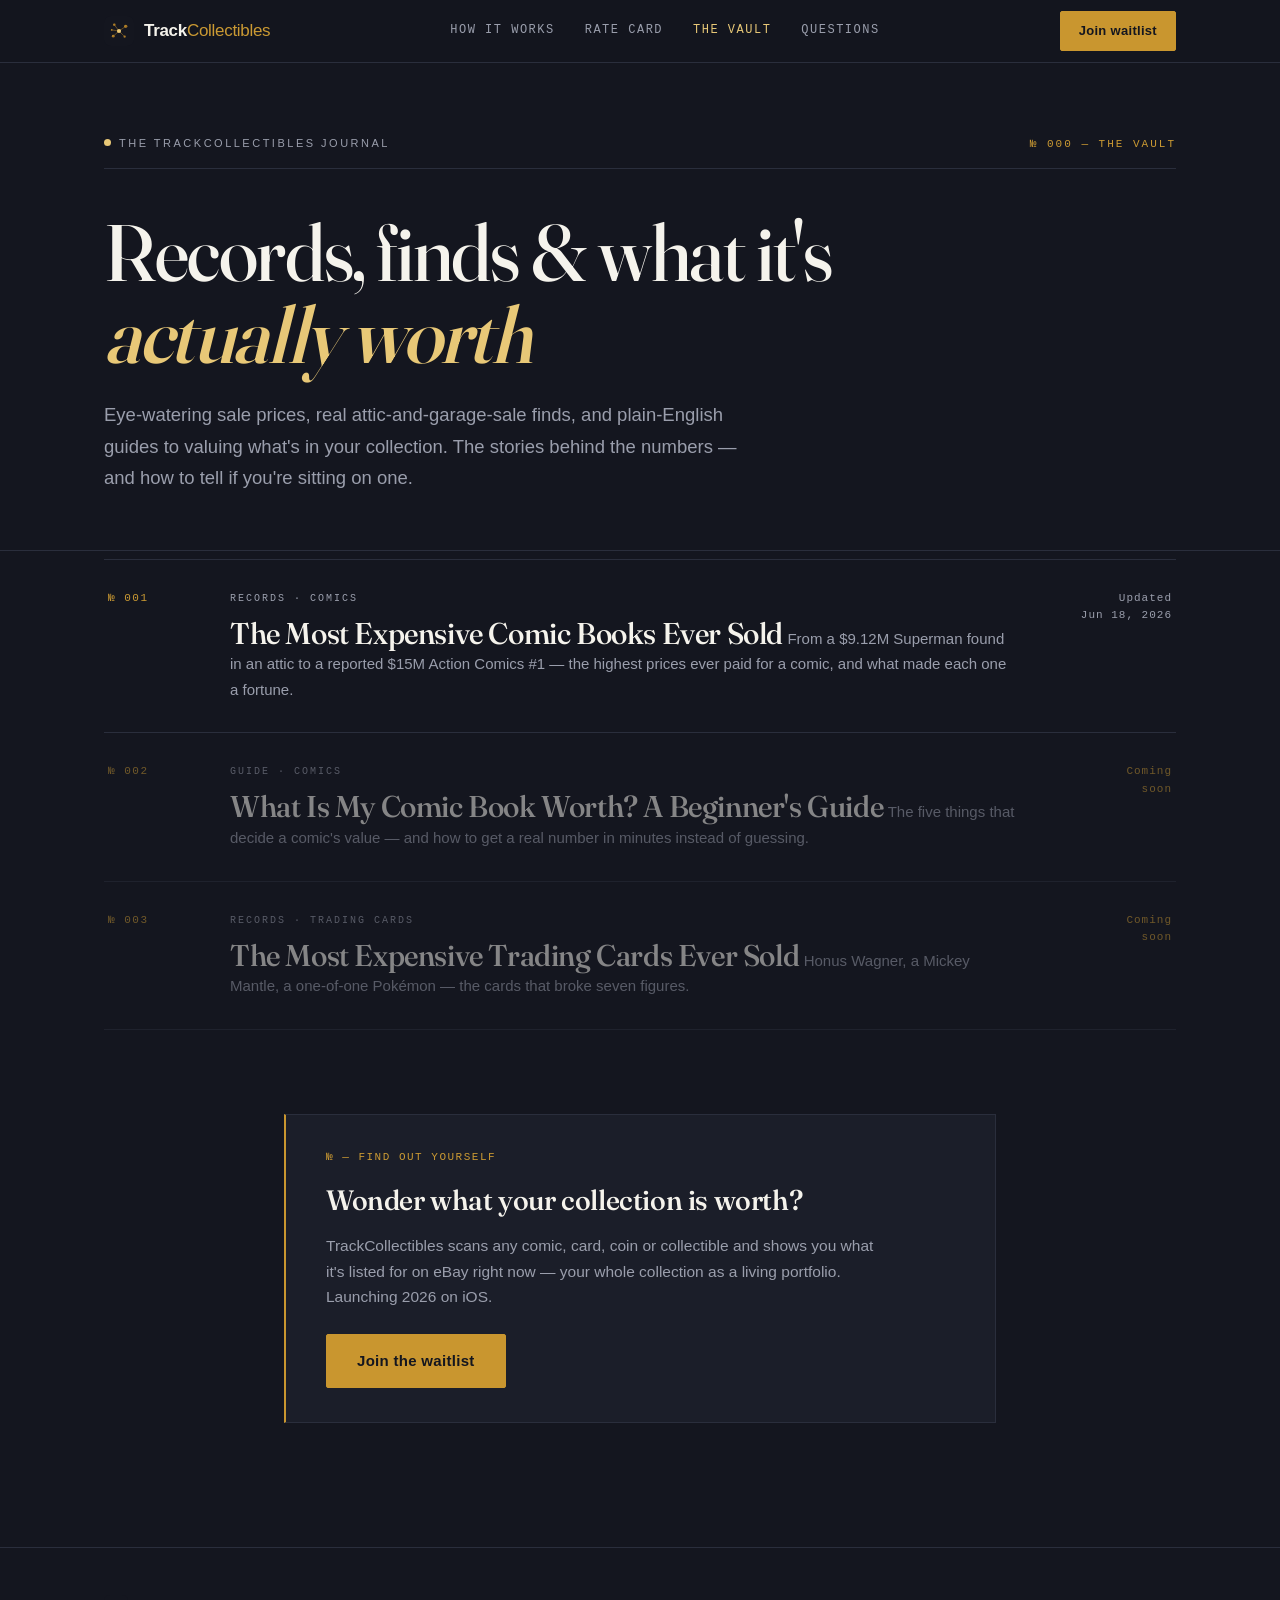
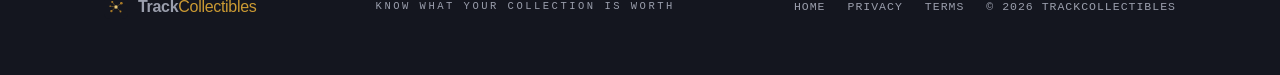
==== vault/index.html @ 9a7c4749 "Add The Vault: section landing + first article + styles" ====
<!DOCTYPE html>
<html lang="en">
<head>
<meta charset="utf-8">
<meta name="viewport" content="width=device-width, initial-scale=1">
<title>The Vault — Collectible Records, Finds & Value Guides | TrackCollectibles</title>
<meta name="description" content="The Vault: record collectible sales, real attic finds, and plain-English guides to what your comics, cards, coins and more are actually worth.">

<meta http-equiv="Content-Security-Policy" content="default-src 'self'; img-src 'self' data:; style-src 'self' 'unsafe-inline'; font-src 'self'; script-src 'self'; connect-src 'self' https://formspree.io; base-uri 'self'; form-action 'self' https://formspree.io; frame-ancestors 'none'; upgrade-insecure-requests">
<meta name="referrer" content="strict-origin-when-cross-origin">
<meta name="robots" content="index, follow">
<meta name="theme-color" content="#14161F">
<link rel="canonical" href="https://trackcollectibles.com/vault/">

<meta property="og:type" content="website">
<meta property="og:site_name" content="TrackCollectibles">
<meta property="og:title" content="The Vault — Collectible Records, Finds & Value Guides">
<meta property="og:description" content="Record collectible sales, real attic finds, and plain-English guides to what your collection is worth.">
<meta property="og:url" content="https://trackcollectibles.com/vault/">
<meta property="og:image" content="https://trackcollectibles.com/og-image.png">
<meta name="twitter:card" content="summary_large_image">
<meta name="twitter:title" content="The Vault — TrackCollectibles">
<meta name="twitter:description" content="Record collectible sales, real attic finds, and value guides.">
<meta name="twitter:image" content="https://trackcollectibles.com/og-image.png">

<link rel="icon" type="image/png" href="../favicon.png">
<link rel="apple-touch-icon" href="../apple-touch-icon.png">
<link rel="preload" href="../fonts/fraunces-latin-full-normal.woff2" as="font" type="font/woff2" crossorigin>
<link rel="stylesheet" href="vault.css">
<script src="../app.js" defer></script>

<script type="application/ld+json">
{
  "@context": "https://schema.org",
  "@type": "CollectionPage",
  "name": "The Vault",
  "url": "https://trackcollectibles.com/vault/",
  "description": "Record collectible sales, real attic finds, and plain-English guides to what your collection is worth.",
  "isPartOf": { "@type": "WebSite", "name": "TrackCollectibles", "url": "https://trackcollectibles.com/" },
  "publisher": { "@type": "Organization", "name": "TrackCollectibles", "url": "https://trackcollectibles.com/" }
}
</script>
</head>
<body>

<!-- ─── SVG DEFS ─── -->
<svg width="0" height="0" style="position:absolute" aria-hidden="true">
<defs>
  <linearGradient id="gold" x1="0" y1="0" x2="1" y2="1">
    <stop offset="0" stop-color="#C9962F"/><stop offset="1" stop-color="#8A5E1C"/>
  </linearGradient>
  <g id="mark">
    <g stroke="url(#gold)" stroke-width="2" fill="none" stroke-linecap="round">
      <line x1="58" y1="58" x2="40" y2="34"/>
      <line x1="58" y1="58" x2="84" y2="40"/>
      <line x1="58" y1="58" x2="80" y2="80"/>
      <line x1="58" y1="58" x2="36" y2="78"/>
      <line x1="58" y1="58" x2="30" y2="54"/>
    </g>
    <g fill="url(#gold)">
      <circle cx="40" cy="34" r="5"/>
      <circle cx="84" cy="40" r="6.5"/>
      <circle cx="80" cy="80" r="4.5"/>
      <circle cx="36" cy="78" r="5.5"/>
      <circle cx="30" cy="54" r="3.5"/>
    </g>
    <circle cx="58" cy="58" r="8" fill="#E8C877"/>
  </g>
</defs>
</svg>

<!-- ─── NAV ─── -->
<header>
  <div class="wrap nav-in">
    <a class="brand" href="../index.html">
      <svg viewBox="0 0 116 116" width="30" height="30" aria-hidden="true">
        <rect width="116" height="116" rx="26" fill="#14161F"/>
        <use href="#mark"/>
      </svg>
      <span class="word"><b>Track</b><span>Collectibles</span></span>
    </a>
    <nav class="nav-links">
      <a href="../index.html#how">How it works</a>
      <a href="../index.html#pricing">Rate card</a>
      <a href="index.html" class="active">The Vault</a>
      <a href="../index.html#faq">Questions</a>
    </nav>
    <a class="btn nav-cta" href="../index.html#waitlist">Join waitlist</a>
  </div>
</header>

<main id="top">

<!-- ─── VAULT HEADER ─── -->
<div class="vault-hero">
  <div class="wrap">
    <div class="vault-rule reveal">
      <span class="smallcaps"><span class="live-dot"></span>The TrackCollectibles journal</span>
      <span class="lotno">№ 000 — THE VAULT</span>
    </div>
    <h1 class="reveal">Records, finds &amp; what it's <span class="wonk">actually worth</span></h1>
    <p class="dek reveal">Eye-watering sale prices, real attic-and-garage-sale finds, and plain-English guides to valuing what's in your collection. The stories behind the numbers — and how to tell if you're sitting on one.</p>
  </div>
</div>

<!-- ─── ENTRIES ─── -->
<section class="wrap" style="padding:8px 24px 40px">
  <div class="entries">

    <a class="entry reveal" href="most-expensive-comic-books-ever-sold.html">
      <span class="entry-lot">№ 001</span>
      <span class="entry-main">
        <span class="entry-cat">Records · Comics</span>
        <span class="entry-title">The Most Expensive Comic Books Ever Sold</span>
        <span class="entry-dek">From a $9.12M Superman found in an attic to a reported $15M Action Comics #1 — the highest prices ever paid for a comic, and what made each one a fortune.</span>
      </span>
      <span class="entry-date">Updated<br>Jun 18, 2026</span>
    </a>

    <div class="entry soon reveal">
      <span class="entry-lot">№ 002</span>
      <span class="entry-main">
        <span class="entry-cat">Guide · Comics</span>
        <span class="entry-title">What Is My Comic Book Worth? A Beginner's Guide</span>
        <span class="entry-dek">The five things that decide a comic's value — and how to get a real number in minutes instead of guessing.</span>
      </span>
      <span class="entry-date">Coming<br>soon</span>
    </div>

    <div class="entry soon reveal">
      <span class="entry-lot">№ 003</span>
      <span class="entry-main">
        <span class="entry-cat">Records · Trading Cards</span>
        <span class="entry-title">The Most Expensive Trading Cards Ever Sold</span>
        <span class="entry-dek">Honus Wagner, a Mickey Mantle, a one-of-one Pokémon — the cards that broke seven figures.</span>
      </span>
      <span class="entry-date">Coming<br>soon</span>
    </div>

  </div>
</section>

<!-- ─── CTA ─── -->
<section class="wrap-narrow" style="padding-bottom:8px">
  <div class="cta-box reveal">
    <div class="k">№ — Find out yourself</div>
    <h3>Wonder what your collection is worth?</h3>
    <p>TrackCollectibles scans any comic, card, coin or collectible and shows you what it's listed for on eBay right now — your whole collection as a living portfolio. Launching 2026 on iOS.</p>
    <a class="btn" href="../index.html#waitlist">Join the waitlist</a>
  </div>
</section>

</main>

<!-- ─── FOOTER ─── -->
<footer>
  <div class="wrap foot-in">
    <div class="brand" style="display:flex;align-items:center;gap:10px;font-size:16px;font-weight:600">
      <svg viewBox="0 0 116 116" width="24" height="24" aria-hidden="true">
        <rect width="116" height="116" rx="26" fill="#14161F"/>
        <use href="#mark"/>
      </svg>
      <span><b>Track</b><span style="color:var(--gold-text);font-weight:400">Collectibles</span></span>
    </div>
    <div class="tagline">Know what your collection is worth</div>
    <div class="foot-links">
      <a href="../index.html">Home</a>
      <a href="../privacy.html">Privacy</a>
      <a href="../terms.html">Terms</a>
      <span>© 2026 TrackCollectibles</span>
    </div>
  </div>
</footer>

</body>
</html>
---- vault/vault.css ----
/* TrackCollectibles — The Vault (shared styles for /vault/)
   Inherits the homepage "Trading Floor" design tokens. */

@font-face{
  font-family:"Fraunces";
  src:url("../fonts/fraunces-latin-full-normal.woff2") format("woff2-variations");
  font-weight:100 900;
  font-style:normal;
  font-display:swap;
}
:root{
  --ink:#14161F; --ink-2:#1B1E29; --panel:#20232F;
  --gold-a:#C9962F; --gold-b:#8A5E1C; --gold-core:#E8C877;
  --gold-text:#CB9A33; --offwhite:#F5F3EC; --muted:#9A9EAC; --line:#2A2E3C;
  --up:#5DCAA5; --dn:#F09595;
  --serif:"Fraunces",Georgia,"Times New Roman",serif;
  --mono:ui-monospace,"SF Mono",Menlo,Consolas,monospace;
}
*{box-sizing:border-box;margin:0;padding:0}
html{scroll-behavior:smooth}
body{
  background:var(--ink);color:var(--offwhite);
  font-family:-apple-system,BlinkMacSystemFont,"Segoe UI",Helvetica,Arial,sans-serif;
  line-height:1.6;-webkit-font-smoothing:antialiased;
}
a{color:inherit;text-decoration:none}
.wrap{max-width:1120px;margin:0 auto;padding:0 24px}
.wrap-narrow{max-width:760px;margin:0 auto;padding:0 24px}
.visually-hidden{position:absolute;width:1px;height:1px;padding:0;margin:-1px;overflow:hidden;clip:rect(0,0,0,0);white-space:nowrap;border:0}
::selection{background:rgba(201,150,47,.35)}

.smallcaps{font-size:11px;letter-spacing:2.5px;text-transform:uppercase;color:var(--muted)}
.lotno{font-family:var(--mono);font-size:11px;letter-spacing:2px;color:var(--gold-text)}
.mono{font-family:var(--mono);font-variant-numeric:tabular-nums}
.up{color:var(--up)}
.dn{color:var(--dn)}

.btn{
  display:inline-block;padding:14px 30px;font-weight:600;font-size:15px;
  background:var(--gold-a);color:var(--ink);
  border:1px solid var(--gold-a);cursor:pointer;font-family:inherit;border-radius:2px;
  letter-spacing:.3px;transition:background .15s,color .15s;white-space:nowrap;
}
.btn:hover{background:var(--gold-core);border-color:var(--gold-core)}
.btn-ghost{background:transparent;color:var(--offwhite);border:1px solid var(--line)}
.btn-ghost:hover{background:transparent;border-color:var(--gold-a);color:var(--gold-core)}

.reveal{opacity:0;transform:translateY(14px);transition:opacity .6s ease,transform .6s ease}
.reveal.in{opacity:1;transform:none}
@media(prefers-reduced-motion:reduce){
  .reveal{opacity:1;transform:none;transition:none}
  html{scroll-behavior:auto}
  .live-dot{animation:none !important}
}

/* ── NAV ── */
header{position:sticky;top:0;z-index:50;background:rgba(20,22,31,.94);backdrop-filter:blur(10px);border-bottom:1px solid var(--line)}
.nav-in{display:flex;align-items:center;justify-content:space-between;height:62px}
.brand{display:flex;align-items:center;gap:10px;font-size:17px;font-weight:600;letter-spacing:-.3px}
.brand .word span{color:var(--gold-text);font-weight:400}
.nav-links{display:flex;gap:30px;font-family:var(--mono);font-size:12px;letter-spacing:1.5px;text-transform:uppercase;color:var(--muted)}
.nav-links a:hover{color:var(--gold-core)}
.nav-links a.active{color:var(--gold-core)}
@media(max-width:760px){.nav-links{display:none}}
.btn.nav-cta{padding:9px 18px;font-size:13px}

.live-dot{display:inline-block;width:7px;height:7px;background:var(--gold-core);border-radius:50%;margin-right:8px;vertical-align:1px;animation:pulse 2s ease-in-out infinite}
@keyframes pulse{0%,100%{opacity:1}50%{opacity:.35}}

/* ── VAULT HEADER ── */
.vault-hero{padding:72px 0 0;border-bottom:1px solid var(--line)}
.vault-rule{display:flex;justify-content:space-between;align-items:baseline;border-bottom:1px solid var(--line);padding-bottom:14px;margin-bottom:42px;flex-wrap:wrap;gap:8px}
.vault-hero h1{
  font-family:var(--serif);font-weight:480;
  font-variation-settings:"opsz" 144,"SOFT" 0,"WONK" 0;
  font-size:clamp(40px,6.4vw,80px);line-height:1.03;letter-spacing:-1.4px;
  max-width:900px;margin-bottom:24px;
}
.vault-hero h1 .wonk{font-variation-settings:"opsz" 144,"WONK" 1;font-style:italic;font-weight:540;color:var(--gold-core)}
.vault-hero p.dek{font-size:clamp(16px,1.9vw,18.5px);color:var(--muted);line-height:1.7;max-width:640px;margin-bottom:56px}

/* ── ARTICLE INDEX (landing list) ── */
.entries{border-top:1px solid var(--line)}
.entry{display:grid;grid-template-columns:96px 1fr 130px;gap:26px;align-items:baseline;padding:30px 4px;border-bottom:1px solid var(--line);transition:background .15s}
a.entry:hover{background:var(--ink-2)}
a.entry:hover .entry-title{color:var(--gold-core)}
.entry-lot{font-family:var(--mono);font-size:11px;letter-spacing:1.5px;color:var(--gold-text)}
.entry-main .entry-cat{font-family:var(--mono);font-size:10px;letter-spacing:2px;text-transform:uppercase;color:var(--muted);display:block;margin-bottom:10px}
.entry-title{font-family:var(--serif);font-variation-settings:"opsz" 72;font-weight:520;font-size:clamp(22px,2.8vw,30px);letter-spacing:-.4px;line-height:1.15;margin-bottom:10px;transition:color .15s}
.entry-dek{color:var(--muted);font-size:15px;line-height:1.6;max-width:560px}
.entry-date{font-family:var(--mono);font-size:11px;letter-spacing:1px;color:var(--muted);text-align:right}
.entry.soon{opacity:.5}
.entry.soon .entry-date{color:var(--gold-text)}
@media(max-width:680px){
  .entry{grid-template-columns:1fr;gap:8px;padding:24px 4px}
  .entry-lot{order:-1}
  .entry-date{text-align:left;margin-top:6px}
}

/* ── ARTICLE BODY ── */
.article-head{padding:64px 0 40px;border-bottom:1px solid var(--line)}
.breadcrumb{font-family:var(--mono);font-size:11px;letter-spacing:1.5px;text-transform:uppercase;color:var(--muted);margin-bottom:26px}
.breadcrumb a:hover{color:var(--gold-core)}
.breadcrumb .sep{color:var(--line);padding:0 8px}
.article-cat{font-family:var(--mono);font-size:10px;letter-spacing:2.5px;text-transform:uppercase;color:var(--gold-text);margin-bottom:18px}
.article-head h1{
  font-family:var(--serif);font-weight:500;
  font-variation-settings:"opsz" 144,"SOFT" 0,"WONK" 0;
  font-size:clamp(34px,5.2vw,64px);line-height:1.05;letter-spacing:-1.2px;max-width:900px;margin-bottom:22px;
}
.article-head h1 .wonk{font-variation-settings:"opsz" 144,"WONK" 1;font-style:italic;color:var(--gold-core)}
.article-head .dek{font-size:clamp(17px,2vw,20px);color:var(--muted);line-height:1.6;max-width:680px;margin-bottom:28px}
.byline{font-family:var(--mono);font-size:11.5px;letter-spacing:1px;color:var(--muted)}
.byline .upd{color:var(--gold-text)}

.article-body{padding:48px 0 20px;font-size:17.5px;line-height:1.78}
.article-body p{color:#D8D6CC;margin-bottom:24px;max-width:680px}
.article-body p a{color:var(--gold-text);text-decoration:underline;text-decoration-color:var(--line);text-underline-offset:3px}
.article-body p a:hover{text-decoration-color:var(--gold-text)}
.article-body h2{
  font-family:var(--serif);font-weight:540;font-variation-settings:"opsz" 72,"WONK" 0;
  font-size:clamp(26px,3.4vw,38px);letter-spacing:-.6px;line-height:1.12;
  margin:52px 0 20px;padding-top:8px;
}
.article-body h3{font-size:19px;font-weight:600;letter-spacing:-.2px;margin:34px 0 12px;color:var(--offwhite)}
.article-body strong{color:var(--offwhite);font-weight:600}
.article-body ul{list-style:none;margin:0 0 26px;max-width:680px}
.article-body li{position:relative;padding-left:24px;margin-bottom:12px;color:#D8D6CC}
.article-body li::before{content:"—";position:absolute;left:0;color:var(--gold-text)}

/* rankings table — reuses market-board look */
.rank-wrap{border:1px solid var(--line);background:var(--ink-2);margin:8px 0 16px;overflow-x:auto}
table.rank{width:100%;border-collapse:collapse;font-family:var(--mono);font-variant-numeric:tabular-nums;min-width:620px}
.rank th{font-size:10px;letter-spacing:1.6px;text-transform:uppercase;color:var(--muted);font-weight:500;text-align:left;padding:13px 18px;border-bottom:1px solid var(--line)}
.rank th.r,.rank td.r{text-align:right}
.rank td{font-size:13.5px;padding:14px 18px;border-bottom:1px solid var(--line);vertical-align:top}
.rank tr:last-child td{border-bottom:none}
.rank .rk{color:var(--gold-text);font-weight:600}
.rank .title{color:var(--offwhite);font-weight:600;white-space:normal}
.rank .meta{color:var(--muted);font-size:11.5px;display:block;margin-top:3px;white-space:normal}
.rank .px{color:var(--gold-core);font-weight:600;white-space:nowrap}
.caption{font-family:var(--mono);font-size:11px;letter-spacing:.5px;color:var(--muted);line-height:1.6;margin:0 0 40px;max-width:680px}

/* pull / CTA box */
.cta-box{border:1px solid var(--line);background:var(--ink-2);padding:34px clamp(22px,4vw,40px);margin:44px 0;border-left:2px solid var(--gold-a)}
.cta-box .k{font-family:var(--mono);font-size:11px;letter-spacing:1.5px;text-transform:uppercase;color:var(--gold-text);margin-bottom:12px}
.cta-box h3{font-family:var(--serif);font-variation-settings:"opsz" 60;font-weight:540;font-size:clamp(22px,2.8vw,28px);letter-spacing:-.4px;margin-bottom:10px;color:var(--offwhite)}
.cta-box p{color:var(--muted);font-size:15.5px;line-height:1.65;max-width:560px;margin-bottom:22px}
.cta-box .btn{margin-top:2px}

/* read-next */
.readnext{border-top:1px solid var(--line);padding:40px 0 0;margin-top:24px}
.readnext .k{font-family:var(--mono);font-size:11px;letter-spacing:2px;text-transform:uppercase;color:var(--muted);margin-bottom:18px}
.readnext a{font-family:var(--serif);font-variation-settings:"opsz" 60;font-weight:500;font-size:20px;letter-spacing:-.3px;color:var(--offwhite)}
.readnext a:hover{color:var(--gold-core)}

/* footer */
footer{padding:46px 0 56px;border-top:1px solid var(--line);color:var(--muted);font-size:14px;margin-top:72px}
.foot-in{display:flex;justify-content:space-between;align-items:center;flex-wrap:wrap;gap:18px}
.foot-links{display:flex;gap:22px;font-family:var(--mono);font-size:11.5px;letter-spacing:1px;text-transform:uppercase}
.foot-links a:hover{color:var(--gold-core)}
.tagline{font-family:var(--mono);letter-spacing:2.5px;text-transform:uppercase;font-size:10.5px;color:var(--muted)}
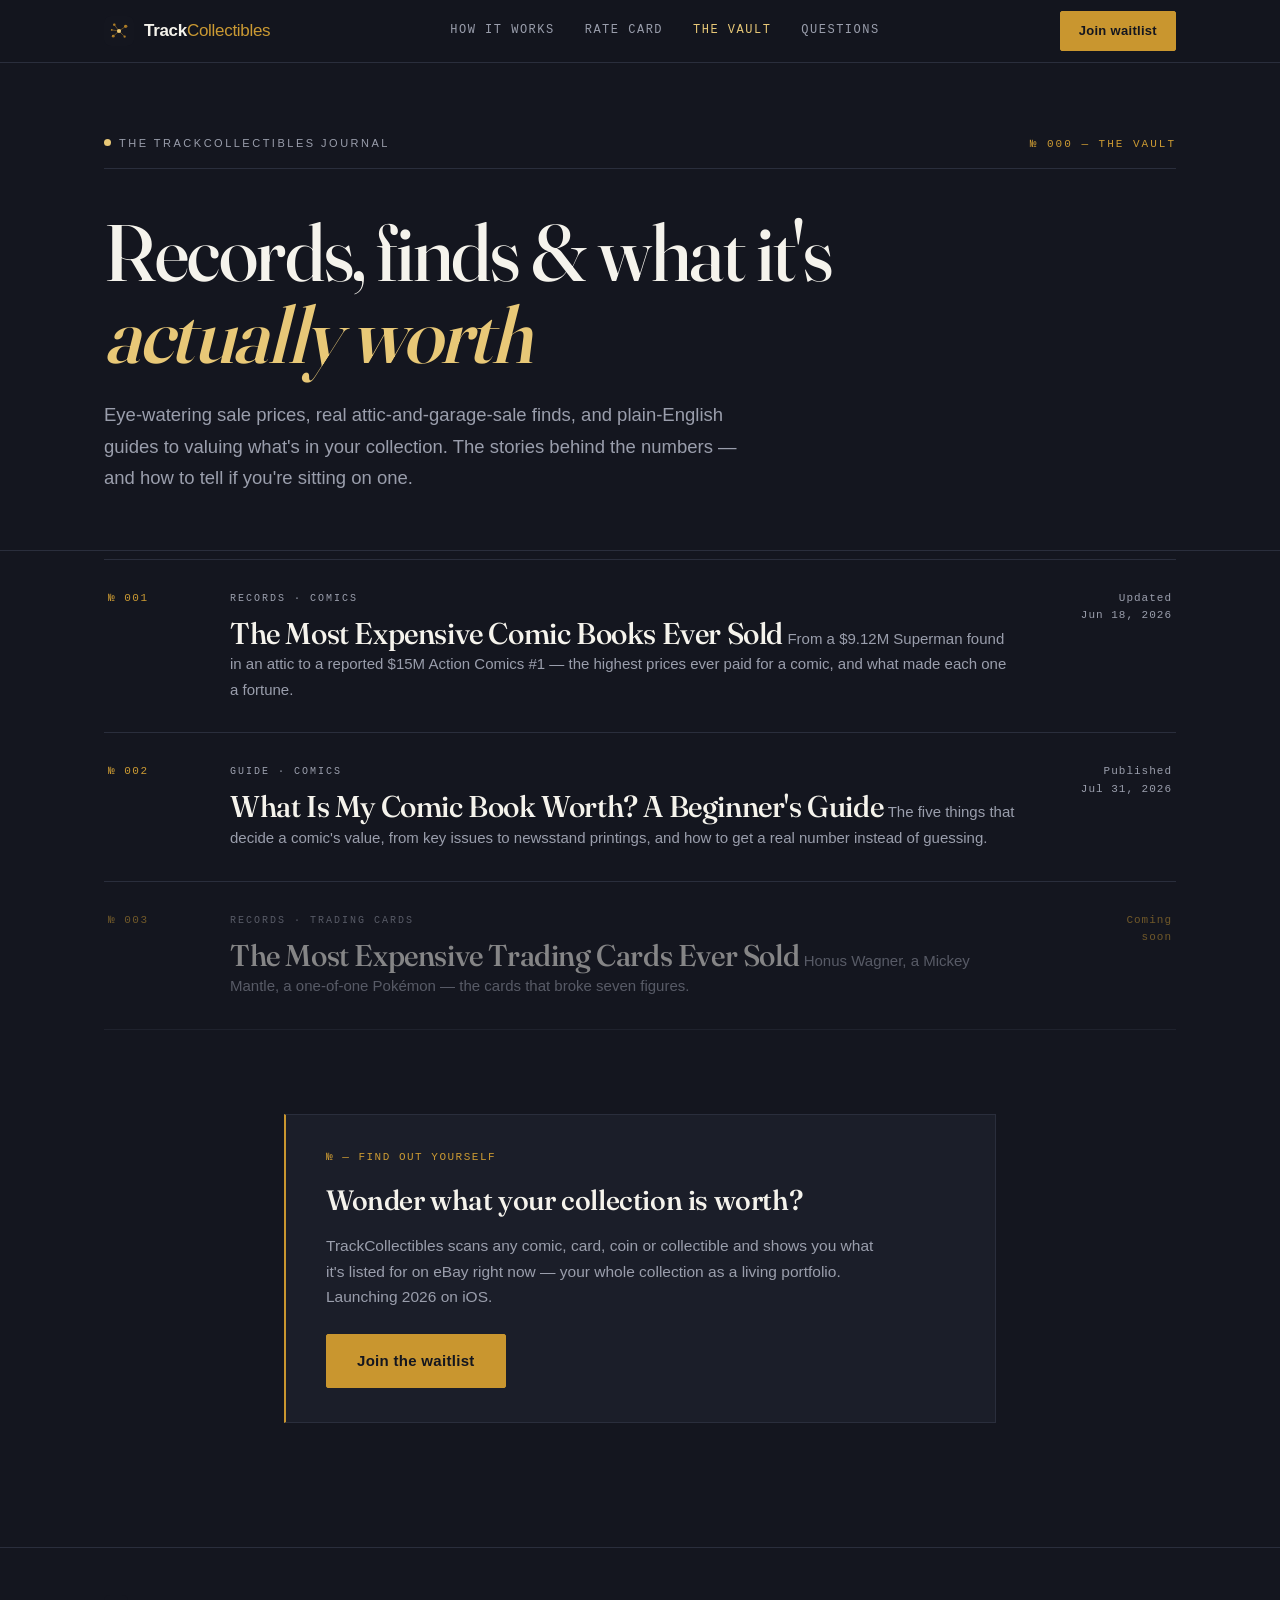
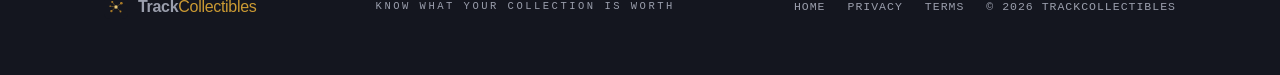
==== commit 8768f8ae: "Publish Vault No 002: What Is My Comic Book Worth?" ====
--- a/vault/index.html
+++ b/vault/index.html
@@ -6,7 +6,7 @@
 <title>The Vault — Collectible Records, Finds & Value Guides | TrackCollectibles</title>
 <meta name="description" content="The Vault: record collectible sales, real attic finds, and plain-English guides to what your comics, cards, coins and more are actually worth.">
 
-<meta http-equiv="Content-Security-Policy" content="default-src 'self'; img-src 'self' data:; style-src 'self' 'unsafe-inline'; font-src 'self'; script-src 'self'; connect-src 'self' https://formspree.io; base-uri 'self'; form-action 'self' https://formspree.io; frame-ancestors 'none'; upgrade-insecure-requests">
+<meta http-equiv="Content-Security-Policy" content="default-src 'self'; img-src 'self' data:; style-src 'self' 'unsafe-inline'; font-src 'self'; script-src 'self' https://static.cloudflareinsights.com; connect-src 'self' https://formspree.io https://cloudflareinsights.com; base-uri 'self'; form-action 'self' https://formspree.io; frame-ancestors 'none'; upgrade-insecure-requests">
 <meta name="referrer" content="strict-origin-when-cross-origin">
 <meta name="robots" content="index, follow">
 <meta name="theme-color" content="#14161F">
@@ -117,15 +117,15 @@
       <span class="entry-date">Updated<br>Jun 18, 2026</span>
     </a>
 
-    <div class="entry soon reveal">
+    <a class="entry reveal" href="what-is-my-comic-book-worth.html">
       <span class="entry-lot">№ 002</span>
       <span class="entry-main">
         <span class="entry-cat">Guide · Comics</span>
         <span class="entry-title">What Is My Comic Book Worth? A Beginner's Guide</span>
-        <span class="entry-dek">The five things that decide a comic's value — and how to get a real number in minutes instead of guessing.</span>
+        <span class="entry-dek">The five things that decide a comic's value, from key issues to newsstand printings, and how to get a real number instead of guessing.</span>
       </span>
-      <span class="entry-date">Coming<br>soon</span>
-    </div>
+      <span class="entry-date">Published<br>Jul 31, 2026</span>
+    </a>
 
     <div class="entry soon reveal">
       <span class="entry-lot">№ 003</span>
